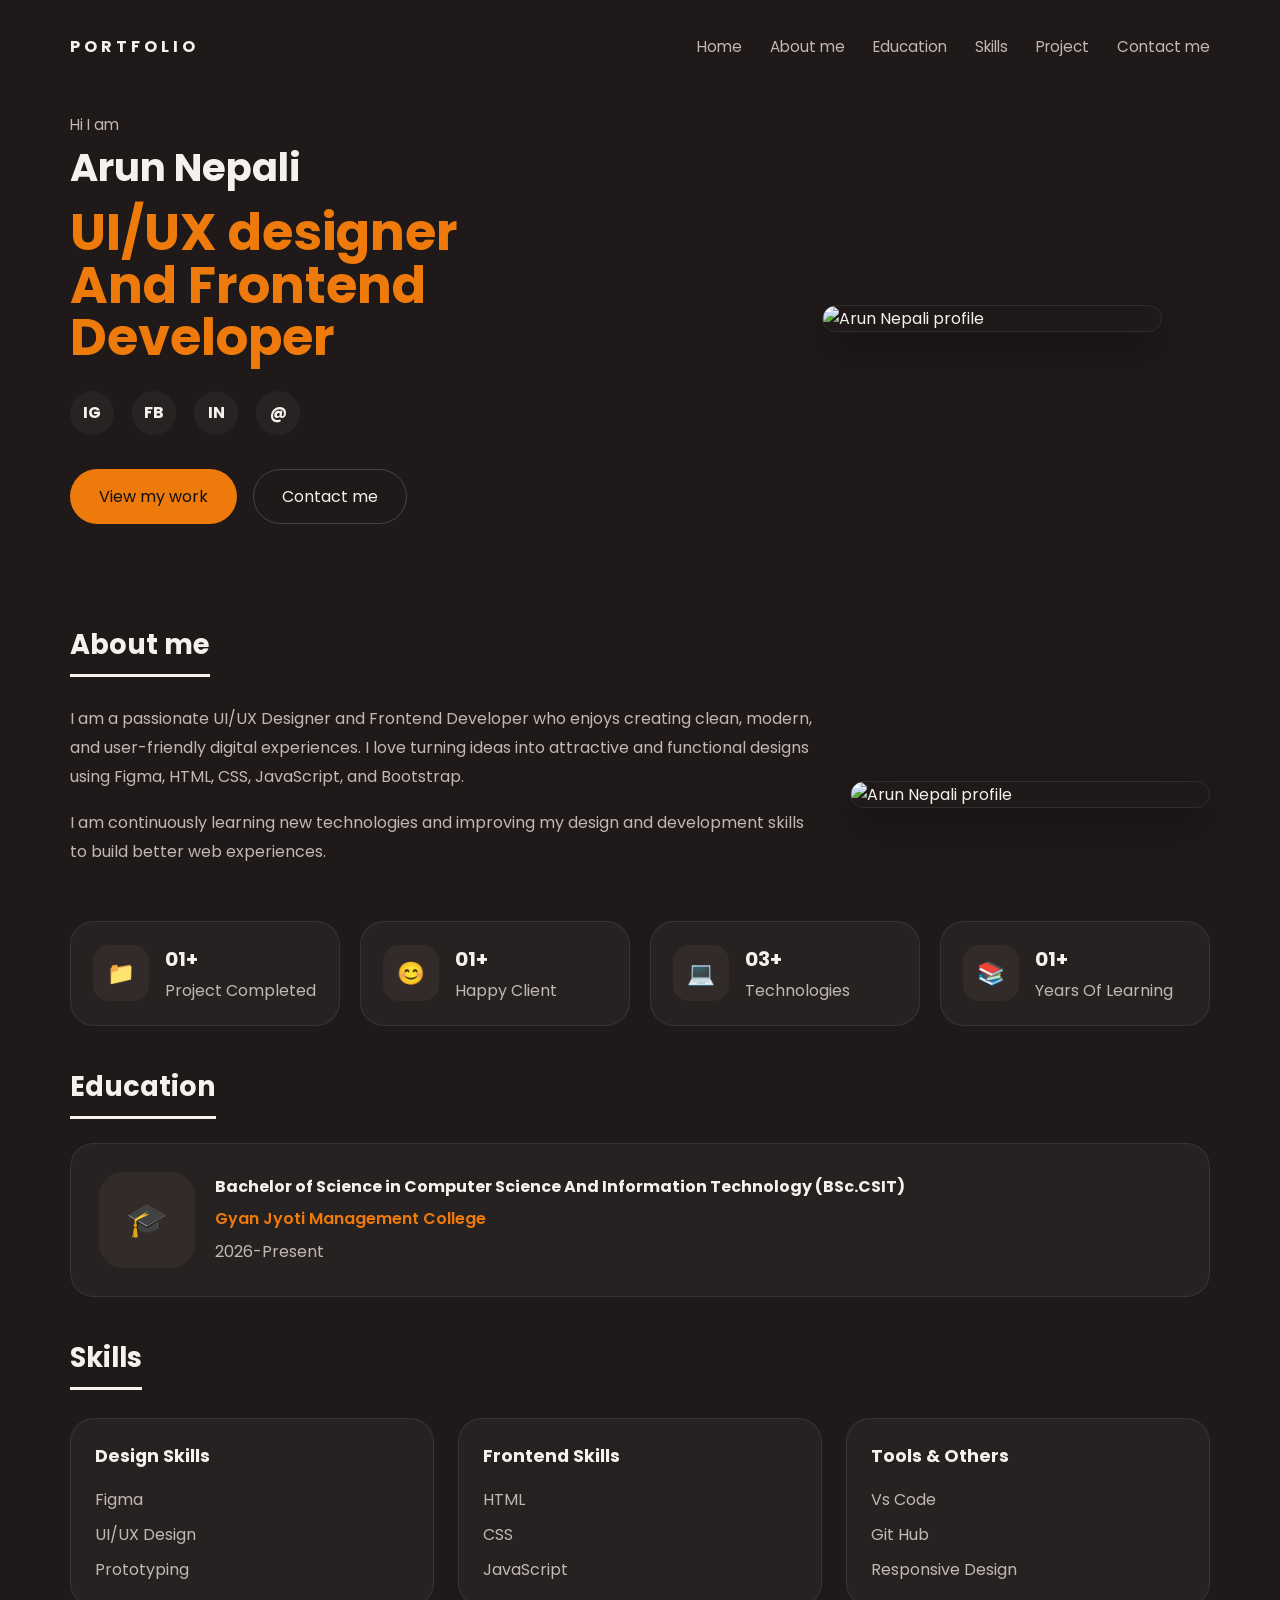
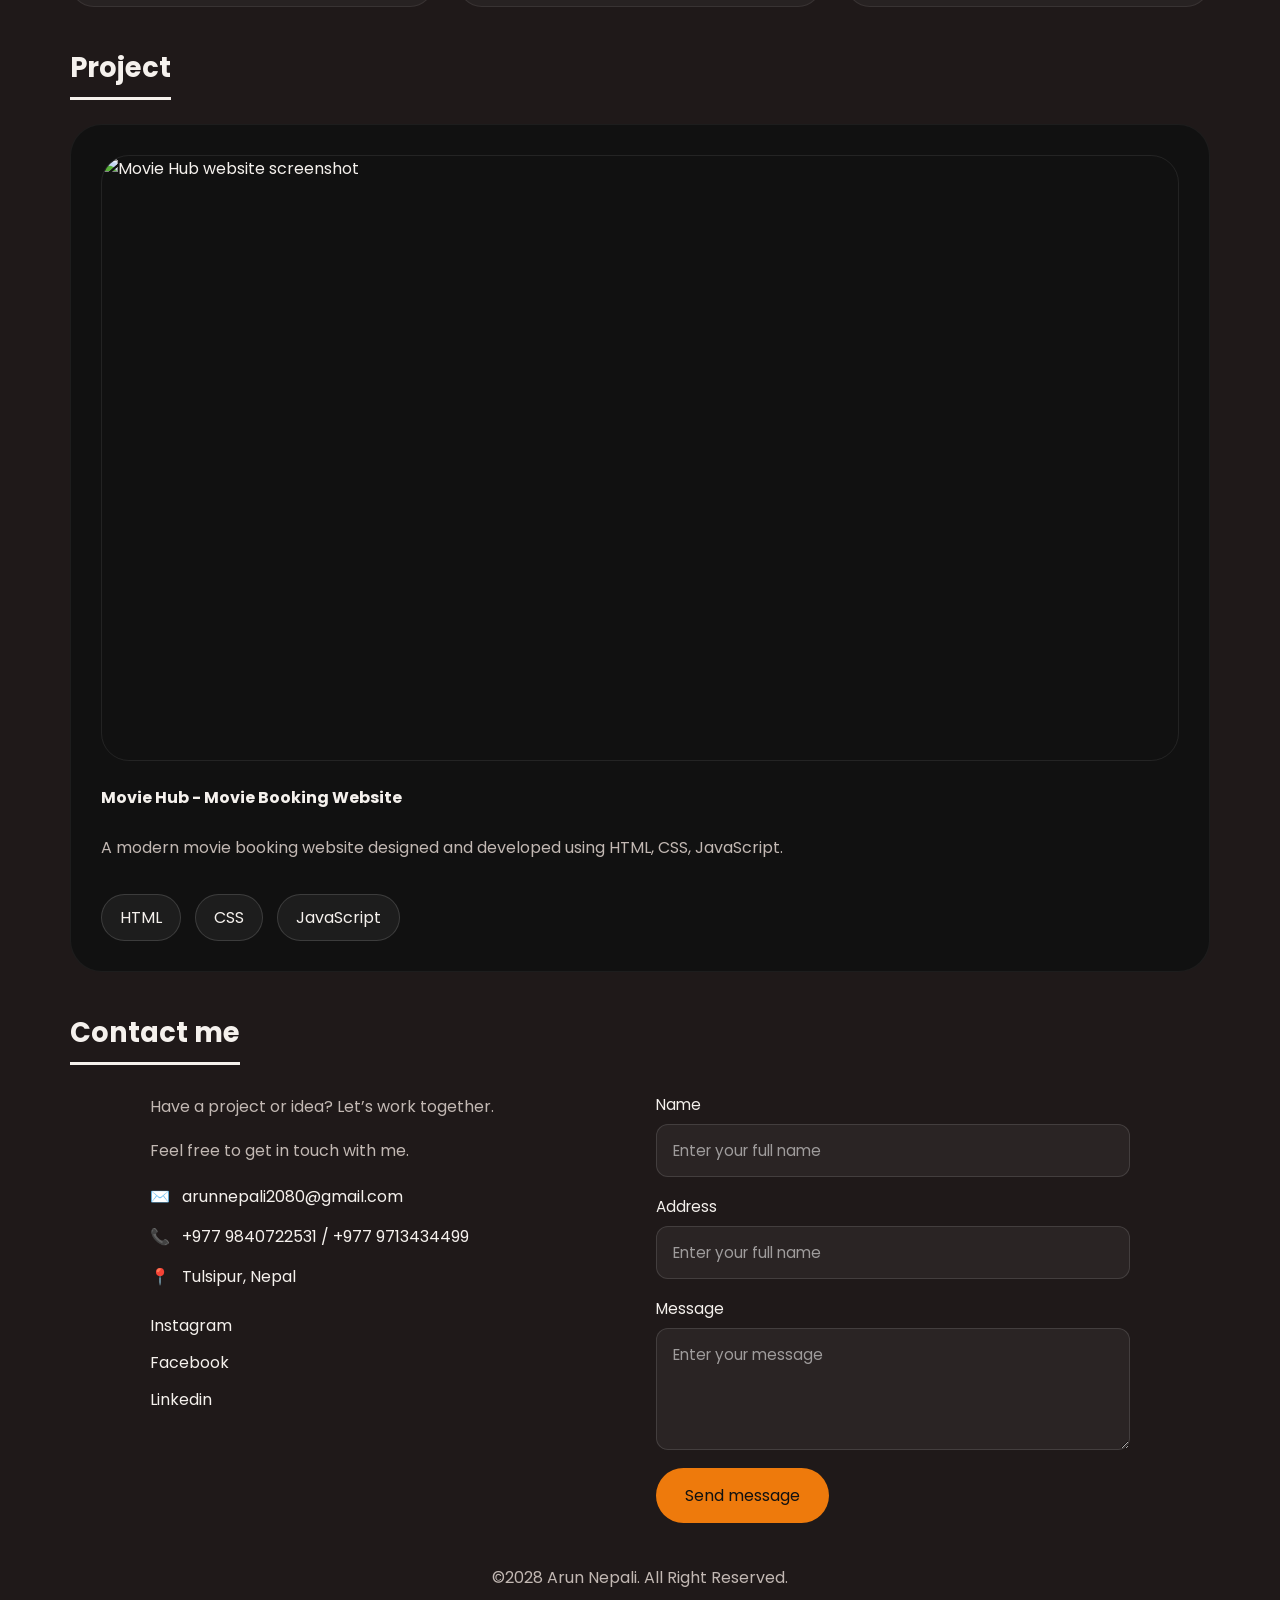
==== index.html @ a79bfd50 "Add files via upload" ====
<!DOCTYPE html>
<html lang="en">
  <head>
    <meta charset="UTF-8" />
    <meta name="viewport" content="width=device-width, initial-scale=1.0" />
    <title>Arun Nepali | Portfolio</title>
    <link rel="preconnect" href="https://fonts.googleapis.com" />
    <link rel="preconnect" href="https://fonts.gstatic.com" crossorigin />
    <link
      href="https://fonts.googleapis.com/css2?family=Poppins:wght@400;500;600;700;800&display=swap"
      rel="stylesheet"
    />
    <link rel="stylesheet" href="style.css" />
  </head>
  <body>
    <div class="page-shell">
      <header class="page-header">
        <div class="brand">Portfolio</div>
        <nav class="main-nav" aria-label="Primary navigation">
          <a href="#home">Home</a>
          <a href="#about">About me</a>
          <a href="#education">Education</a>
          <a href="#skills">Skills</a>
          <a href="#project">Project</a>
          <a href="#contact">Contact me</a>
        </nav>
      </header>

      <main>
        <section class="hero" id="home">
          <div class="hero-copy">
            <p class="eyebrow">Hi I am</p>
            <h1>Arun Nepali</h1>
            <h2>UI/UX designer<br />And Frontend Developer</h2>

            <div class="social-links" aria-label="Social media links">
              <a href="#" aria-label="Instagram">
                <span>IG</span>
              </a>
              <a href="#" aria-label="Facebook">
                <span>FB</span>
              </a>
              <a href="#" aria-label="LinkedIn">
                <span>IN</span>
              </a>
              <a href="#" aria-label="Email">
                <span>@</span>
              </a>
            </div>

            <div class="hero-actions">
              <a class="button button-primary" href="#project">View my work</a>
              <a class="button button-secondary" href="#contact">Contact me</a>
            </div>
          </div>

          <div class="hero-visual">
            <img
              src="image.png/arun.png"
              alt="Arun Nepali profile"
              class="hero-photo"
            />
          </div>
        </section>

        <section class="about" id="about">
          <div class="section-heading">
            <h3>About me</h3>
          </div>

          <div class="about-grid">
            <div class="about-copy">
              <p>
                I am a passionate UI/UX Designer and Frontend Developer who enjoys
                creating clean, modern, and user-friendly digital experiences.
                I love turning ideas into attractive and functional designs using
                Figma, HTML, CSS, JavaScript, and Bootstrap.
              </p>
              <p>
                I am continuously learning new technologies and improving my design
                and development skills to build better web experiences.
              </p>
            </div>

            <div class="about-visual">
              <img
                src="image.png/arun.png"
                alt="Arun Nepali profile"
                class="about-photo"
              />
            </div>
          </div>

          <div class="stats-grid">
            <article class="stat-card">
              <div class="stat-icon">📁</div>
              <div>
                <p class="stat-value">01+</p>
                <p class="stat-label">project completed</p>
              </div>
            </article>
            <article class="stat-card">
              <div class="stat-icon">😊</div>
              <div>
                <p class="stat-value">01+</p>
                <p class="stat-label">Happy client</p>
              </div>
            </article>
            <article class="stat-card">
              <div class="stat-icon">💻</div>
              <div>
                <p class="stat-value">03+</p>
                <p class="stat-label">Technologies</p>
              </div>
            </article>
            <article class="stat-card">
              <div class="stat-icon">📚</div>
              <div>
                <p class="stat-value">01+</p>
                <p class="stat-label">Years of Learning</p>
              </div>
            </article>
          </div>
        </section>

        <section class="education" id="education">
          <div class="section-heading">
            <h3>Education</h3>
          </div>

          <div class="education-card">
            <div class="education-icon">🎓</div>
            <div class="education-copy">
              <p class="education-degree">
                Bachelor of Science in Computer Science And Information Technology
                (BSc.CSIT)
              </p>
              <p class="education-school">Gyan Jyoti Management College</p>
              <p class="education-dates">2026-Present</p>
            </div>
          </div>
        </section>

        <section class="skills" id="skills">
          <div class="section-heading">
            <h3>Skills</h3>
          </div>

          <div class="skills-grid">
            <div class="skill-column">
              <h4>Design Skills</h4>
              <ul>
                <li>Figma</li>
                <li>UI/UX Design</li>
                <li>Prototyping</li>
              </ul>
            </div>
            <div class="skill-column">
              <h4>Frontend Skills</h4>
              <ul>
                <li>HTML</li>
                <li>CSS</li>
                <li>JavaScript</li>
              </ul>
            </div>
            <div class="skill-column">
              <h4>Tools & Others</h4>
              <ul>
                <li>Vs Code</li>
                <li>Git Hub</li>
                <li>Responsive Design</li>
              </ul>
            </div>
          </div>
        </section>

        <section class="project" id="project">
          <div class="section-heading">
            <h3>Project</h3>
          </div>
          <div class="project-card">
            <img
              src="image.png/Movie hub website (1).png"
              alt="Movie Hub website screenshot"
              class="project-screenshot"
            />
            <div class="project-details">
              <h4>Movie Hub - Movie Booking Website</h4>
            <p>
              A modern movie booking website designed and developed using
              HTML, CSS, JavaScript.
            </p>
            <div class="project-tags">
              <span>HTML</span>
              <span>CSS</span>
              <span>JavaScript</span>
            </div>
          </div>
        </div>
        </section>

        <section class="contact" id="contact">
          <div class="section-heading">
            <h3>Contact me</h3>
          </div>

          <div class="contact-grid">
            <div class="contact-copy">
              <p>Have a project or idea? Let’s work together.</p>
              <p>Feel free to get in touch with me.</p>

              <div class="contact-info">
                <p><span>✉️</span> arunnepali2080@gmail.com</p>
                <p><span>📞</span> +977 9840722531 / +977 9713434499</p>
                <p><span>📍</span> Tulsipur, Nepal</p>
              </div>

              <div class="contact-social">
                <a href="#">Instagram</a>
                <a href="#">Facebook</a>
                <a href="#">Linkedin</a>
              </div>
            </div>

            <form class="contact-form" action="#" method="post">
              <label>
                Name
                <input type="text" name="name" placeholder="Enter your full name" />
              </label>
              <label>
                Address
                <input type="text" name="address" placeholder="Enter your full name" />
              </label>
              <label>
                Message
                <textarea name="message" rows="4" placeholder="Enter your message"></textarea>
              </label>
              <button class="button button-primary" type="submit">Send message</button>
            </form>
          </div>
        </section>
      </main>

      <footer class="page-footer">
        <p>©2028 Arun Nepali. All Right Reserved.</p>
      </footer>
    </div>
  </body>
</html>
---- style.css ----
:root {
  --bg: #1f1919;
  --surface: #292222;
  --surface-soft: #332a2a;
  --text: #f5f1ed;
  --muted: #c2b8b3;
  --accent: #ee7a0c;
  --accent-soft: rgba(238, 122, 12, 0.15);
  --border: rgba(255, 255, 255, 0.08);
  --shadow: 0 18px 40px rgba(0, 0, 0, 0.28);
}

* {
  box-sizing: border-box;
}

html {
  scroll-behavior: smooth;
}

body {
  margin: 0;
  min-height: 100vh;
  font-family: 'Poppins', sans-serif;
  color: var(--text);
  background-color: var(--bg);
}

img {
  max-width: 100%;
  display: block;
}

a {
  color: inherit;
  text-decoration: none;
}

button,
input,
textarea {
  font: inherit;
}

.page-shell {
  max-width: 1140px;
  width: min(1140px, 100% - 32px);
  margin: 0 auto;
  padding: 20px 0 40px;
  min-width: 320px;
}

.page-header {
  display: flex;
  justify-content: space-between;
  align-items: center;
  padding: 14px 0;
}

.brand {
  font-weight: 700;
  letter-spacing: 0.25em;
  text-transform: uppercase;
}

.main-nav {
  display: flex;
  gap: 28px;
  flex-wrap: wrap;
}

.main-nav a {
  color: var(--muted);
  font-size: 0.95rem;
  transition: color 0.2s ease;
}

.main-nav a:hover {
  color: var(--text);
}

.hero {
  display: grid;
  grid-template-columns: 1.2fr 0.8fr;
  gap: 48px;
  align-items: center;
  padding: 40px 0 60px;
}

.hero-copy {
  max-width: 620px;
}

.eyebrow {
  margin: 0 0 12px;
  color: var(--muted);
  font-size: 0.95rem;
}

.hero h1 {
  margin: 0;
  font-size: clamp(2.4rem, 3vw, 3rem);
  line-height: 1.05;
}

.hero h2 {
  margin: 18px 0 28px;
  font-size: clamp(2.6rem, 4vw, 4rem);
  line-height: 1.02;
  color: var(--accent);
}

.social-links {
  display: flex;
  gap: 18px;
  margin-bottom: 34px;
}

.social-links a {
  width: 44px;
  height: 44px;
  border-radius: 50%;
  background-color: var(--surface);
  display: grid;
  place-items: center;
  color: var(--text);
  transition: transform 0.2s ease, background-color 0.2s ease;
}

.social-links a:hover {
  transform: translateY(-2px);
  background-color: var(--accent);
}

.social-links span {
  font-weight: 700;
}

.hero-actions {
  display: flex;
  flex-wrap: wrap;
  gap: 16px;
}

.button {
  display: inline-flex;
  align-items: center;
  justify-content: center;
  border-radius: 999px;
  padding: 14px 28px;
  border: 1px solid transparent;
  transition: background-color 0.2s ease, transform 0.2s ease, border-color 0.2s ease;
  cursor: pointer;
}

.button:hover {
  transform: translateY(-2px);
}

.button-primary {
  background-color: var(--accent);
  color: #111;
}

.button-secondary {
  background-color: transparent;
  border-color: rgba(255, 255, 255, 0.18);
  color: var(--text);
}

.button-secondary-alt {
  background-color: #ff2e2e;
  color: #ffffff;
}

.hero-visual {
  display: grid;
  place-items: center;
}

.hero-photo {
  width: 340px;
  max-width: 100%;
  border-radius: 28px;
  object-fit: cover;
  box-shadow: var(--shadow);
  border: 1px solid rgba(255, 255, 255, 0.08);
}

.section-heading h3 {
  margin: 0;
  font-size: 1.7rem;
  border-bottom: 3px solid var(--text);
  width: fit-content;
  padding-bottom: 8px;
}

.about,
.education,
.skills,
.project,
.contact {
  padding-top: 40px;
}

.about-grid {
  display: grid;
  grid-template-columns: 1fr 360px;
  gap: 32px;
  align-items: center;
  margin-top: 28px;
}

.about-copy p {
  margin: 0 0 18px;
  line-height: 1.8;
  color: var(--muted);
}

.about-visual {
  position: relative;
}

.about-photo {
  width: 100%;
  max-width: 380px;
  border-radius: 28px;
  box-shadow: var(--shadow);
  border: 1px solid rgba(255, 255, 255, 0.08);
}

.stats-grid {
  display: grid;
  grid-template-columns: repeat(4, minmax(0, 1fr));
  gap: 20px;
  margin-top: 36px;
}

.stat-card {
  display: flex;
  gap: 16px;
  align-items: center;
  padding: 22px;
  background: rgba(255, 255, 255, 0.04);
  border: 1px solid var(--border);
  border-radius: 24px;
}

.stat-icon {
  width: 56px;
  height: 56px;
  border-radius: 16px;
  display: grid;
  place-items: center;
  background-color: var(--surface-soft);
  font-size: 1.4rem;
}

.stat-value {
  margin: 0 0 4px;
  font-size: 1.25rem;
  font-weight: 700;
}

.stat-label {
  margin: 0;
  color: var(--muted);
  text-transform: capitalize;
}

.education-card {
  display: flex;
  gap: 20px;
  padding: 28px;
  margin-top: 24px;
  background: rgba(255, 255, 255, 0.04);
  border: 1px solid var(--border);
  border-radius: 24px;
  align-items: center;
}

.education-icon {
  width: 96px;
  height: 96px;
  border-radius: 24px;
  display: grid;
  place-items: center;
  background-color: var(--surface-soft);
  font-size: 2.1rem;
}

.education-copy {
  display: grid;
  gap: 8px;
}

.education-degree {
  margin: 0;
  font-weight: 700;
  line-height: 1.4;
}

.education-school {
  margin: 0;
  color: var(--accent);
  font-weight: 600;
}

.education-dates {
  margin: 0;
  color: var(--muted);
}

.skills-grid {
  display: grid;
  grid-template-columns: repeat(3, minmax(0, 1fr));
  gap: 24px;
  margin-top: 28px;
}

.skill-column {
  background: rgba(255, 255, 255, 0.04);
  border: 1px solid var(--border);
  border-radius: 24px;
  padding: 24px;
}

.skill-column h4 {
  margin: 0 0 18px;
  font-size: 1.1rem;
}

.skill-column ul {
  list-style: none;
  padding: 0;
  margin: 0;
  display: grid;
  gap: 10px;
}

.skill-column li {
  color: var(--muted);
}

.project-card {
  background-color: #111;
  border: 1px solid rgba(255, 255, 255, 0.05);
  border-radius: 32px;
  padding: 30px;
  margin-top: 24px;
  display: grid;
  gap: 24px;
  max-width: none;
  width: 100%;
}

.project-screenshot {
  width: 100%;
  aspect-ratio: 16 / 9;
  min-height: 480px;
  border-radius: 28px;
  object-fit: contain;
  border: 1px solid rgba(255, 255, 255, 0.08);
}

.project-details {
  display: grid;
  gap: 14px;
}

.project-details h4 {
  margin: 0 0 10px;
}

.project-details p {
  margin: 0 0 18px;
  color: var(--muted);
  line-height: 1.75;
}

.project-tags {
  display: flex;
  flex-wrap: wrap;
  gap: 14px;
}

.project-tags span {
  padding: 10px 18px;
  border-radius: 999px;
  border: 1px solid rgba(255, 255, 255, 0.14);
  color: var(--text);
  background: rgba(255, 255, 255, 0.05);
}

.contact-grid {
  display: grid;
  grid-template-columns: 1fr 1fr;
  gap: 32px;
  margin-top: 28px;
  max-width: 980px;
  margin-left: auto;
  margin-right: auto;
}

.contact-copy p {
  margin: 0 0 16px;
  color: var(--muted);
  line-height: 1.75;
}

.contact-info {
  margin-top: 18px;
  display: grid;
  gap: 12px;
}

.contact-info p {
  margin: 0;
  display: flex;
  align-items: center;
  gap: 12px;
  color: var(--text);
}

.contact-social {
  margin-top: 22px;
  display: flex;
  flex-direction: column;
  gap: 12px;
}

.contact-social a {
  color: var(--text);
}

.contact-form {
  display: grid;
  gap: 18px;
}

.contact-form label {
  display: grid;
  gap: 8px;
  font-size: 0.95rem;
  color: var(--text);
}

.contact-form input,
.contact-form textarea {
  width: 100%;
  padding: 14px 16px;
  border-radius: 12px;
  border: 1px solid rgba(255, 255, 255, 0.12);
  background: rgba(255, 255, 255, 0.05);
  color: var(--text);
}

.contact-form input::placeholder,
.contact-form textarea::placeholder {
  color: rgba(255, 255, 255, 0.55);
}

.contact-form button {
  width: fit-content;
}

.page-footer {
  margin-top: 42px;
  text-align: center;
  color: var(--muted);
}

@media (max-width: 1024px) {
  .hero {
    grid-template-columns: 1fr;
    text-align: center;
  }

  .hero-actions {
    justify-content: center;
  }

  .hero-visual,
  .about-grid,
  .project-view,
  .contact-grid {
    grid-template-columns: 1fr;
  }

  .about-grid {
    text-align: center;
  }

  .about-visual {
    justify-self: center;
  }

  .project-card-top {
    flex-direction: column;
    align-items: flex-start;
  }

  .project-nav {
    justify-content: center;
  }
}

@media (max-width: 768px) {
  .page-shell {
    width: min(100%, 100% - 24px);
  }

  .main-nav {
    gap: 16px;
  }

  .hero h1 {
    font-size: 2.4rem;
  }

  .hero h2 {
    font-size: 2.3rem;
  }

  .stats-grid,
  .skills-grid {
    grid-template-columns: 1fr 1fr;
  }

  .project-card,
  .education-card,
  .skill-column,
  .stat-card,
  .contact-form {
    border-radius: 24px;
  }
}

@media (max-width: 600px) {
  .page-header {
    flex-direction: column;
    align-items: flex-start;
    gap: 20px;
  }

  .main-nav {
    justify-content: flex-start;
    overflow-x: auto;
    padding-bottom: 4px;
  }

  .main-nav a {
    white-space: nowrap;
  }

  .hero h2 {
    font-size: 2rem;
  }

  .stats-grid,
  .skills-grid {
    grid-template-columns: 1fr;
  }

  .project-copy,
  .project-preview,
  .about-visual,
  .contact-grid {
    width: 100%;
  }

  .project-card-top,
  .project-actions {
    align-items: stretch;
  }

  .project-button,
  .button {
    width: 100%;
  }

  .contact-form button {
    width: 100%;
  }
}
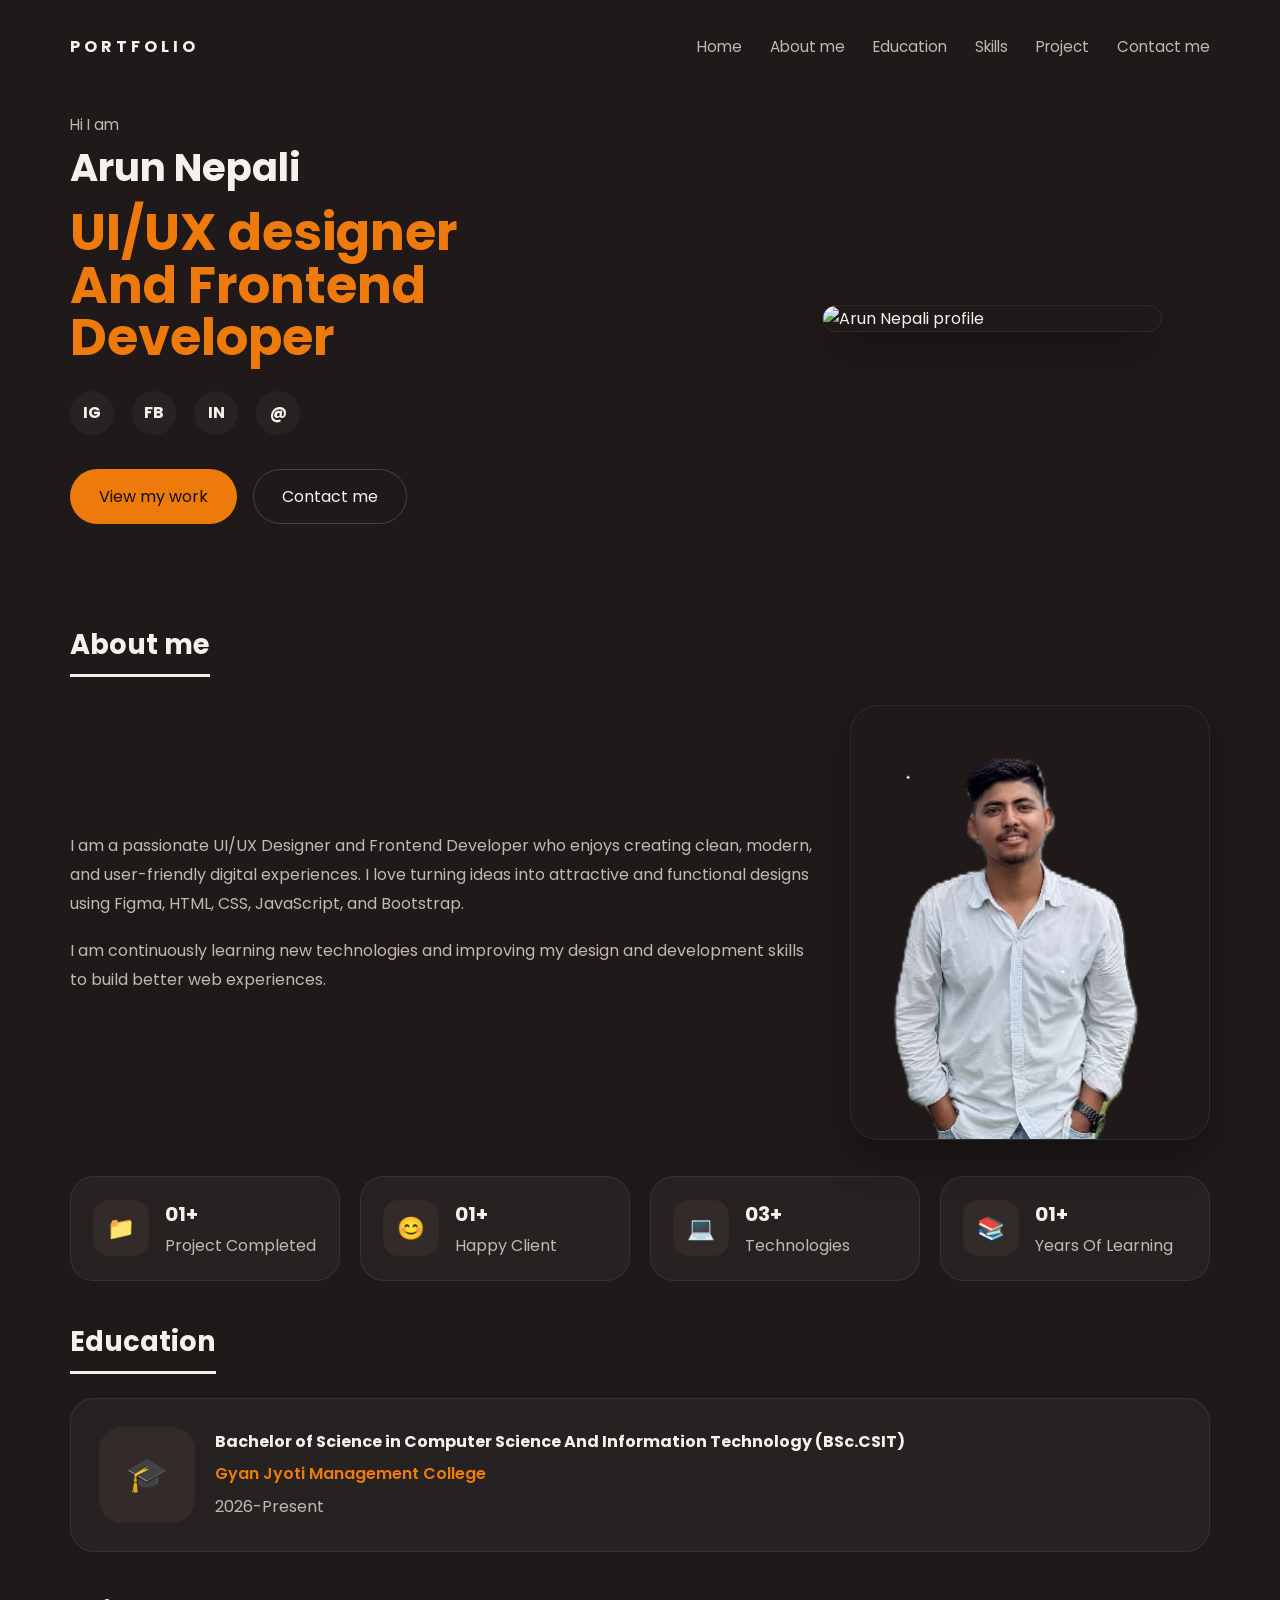
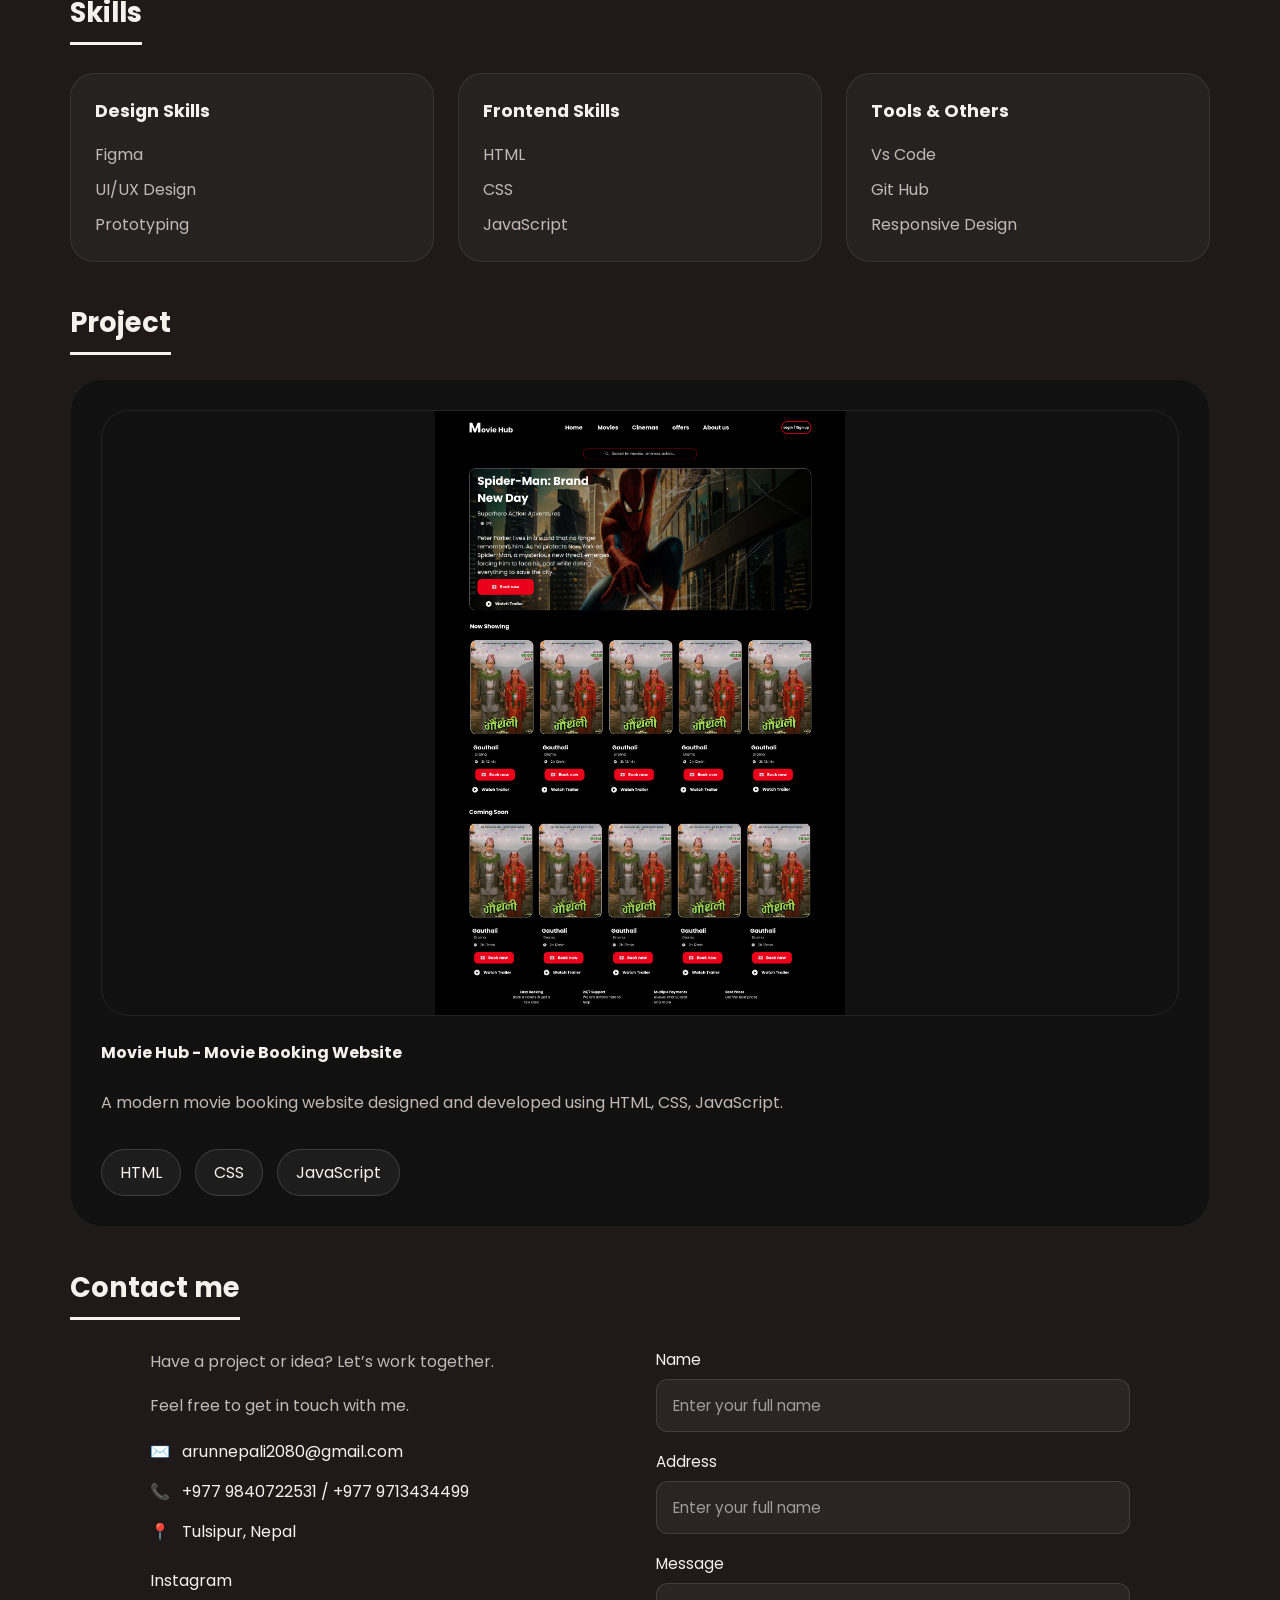
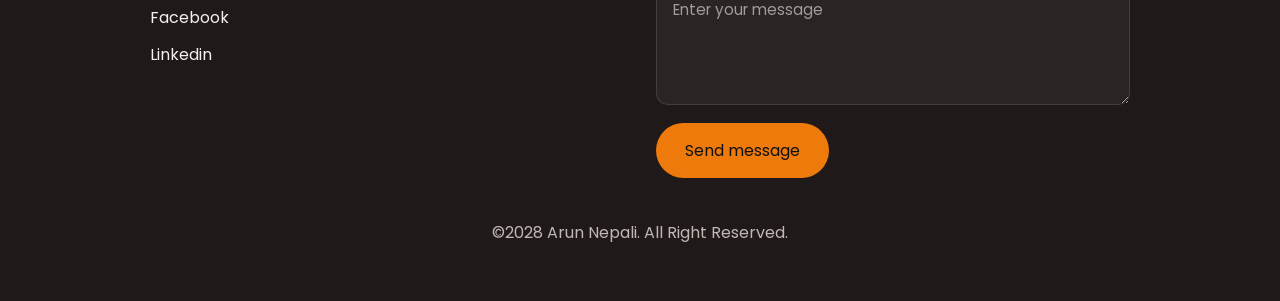
==== commit a624b9ce: "Add files via upload" ====
--- a/index.html
+++ b/index.html
@@ -84,7 +84,7 @@
 
             <div class="about-visual">
               <img
-                src="image.png/arun.png"
+                src="arun.png"
                 alt="Arun Nepali profile"
                 class="about-photo"
               />
@@ -180,7 +180,7 @@
           </div>
           <div class="project-card">
             <img
-              src="image.png/Movie hub website (1).png"
+              src="movie-hub.png"
               alt="Movie Hub website screenshot"
               class="project-screenshot"
             />
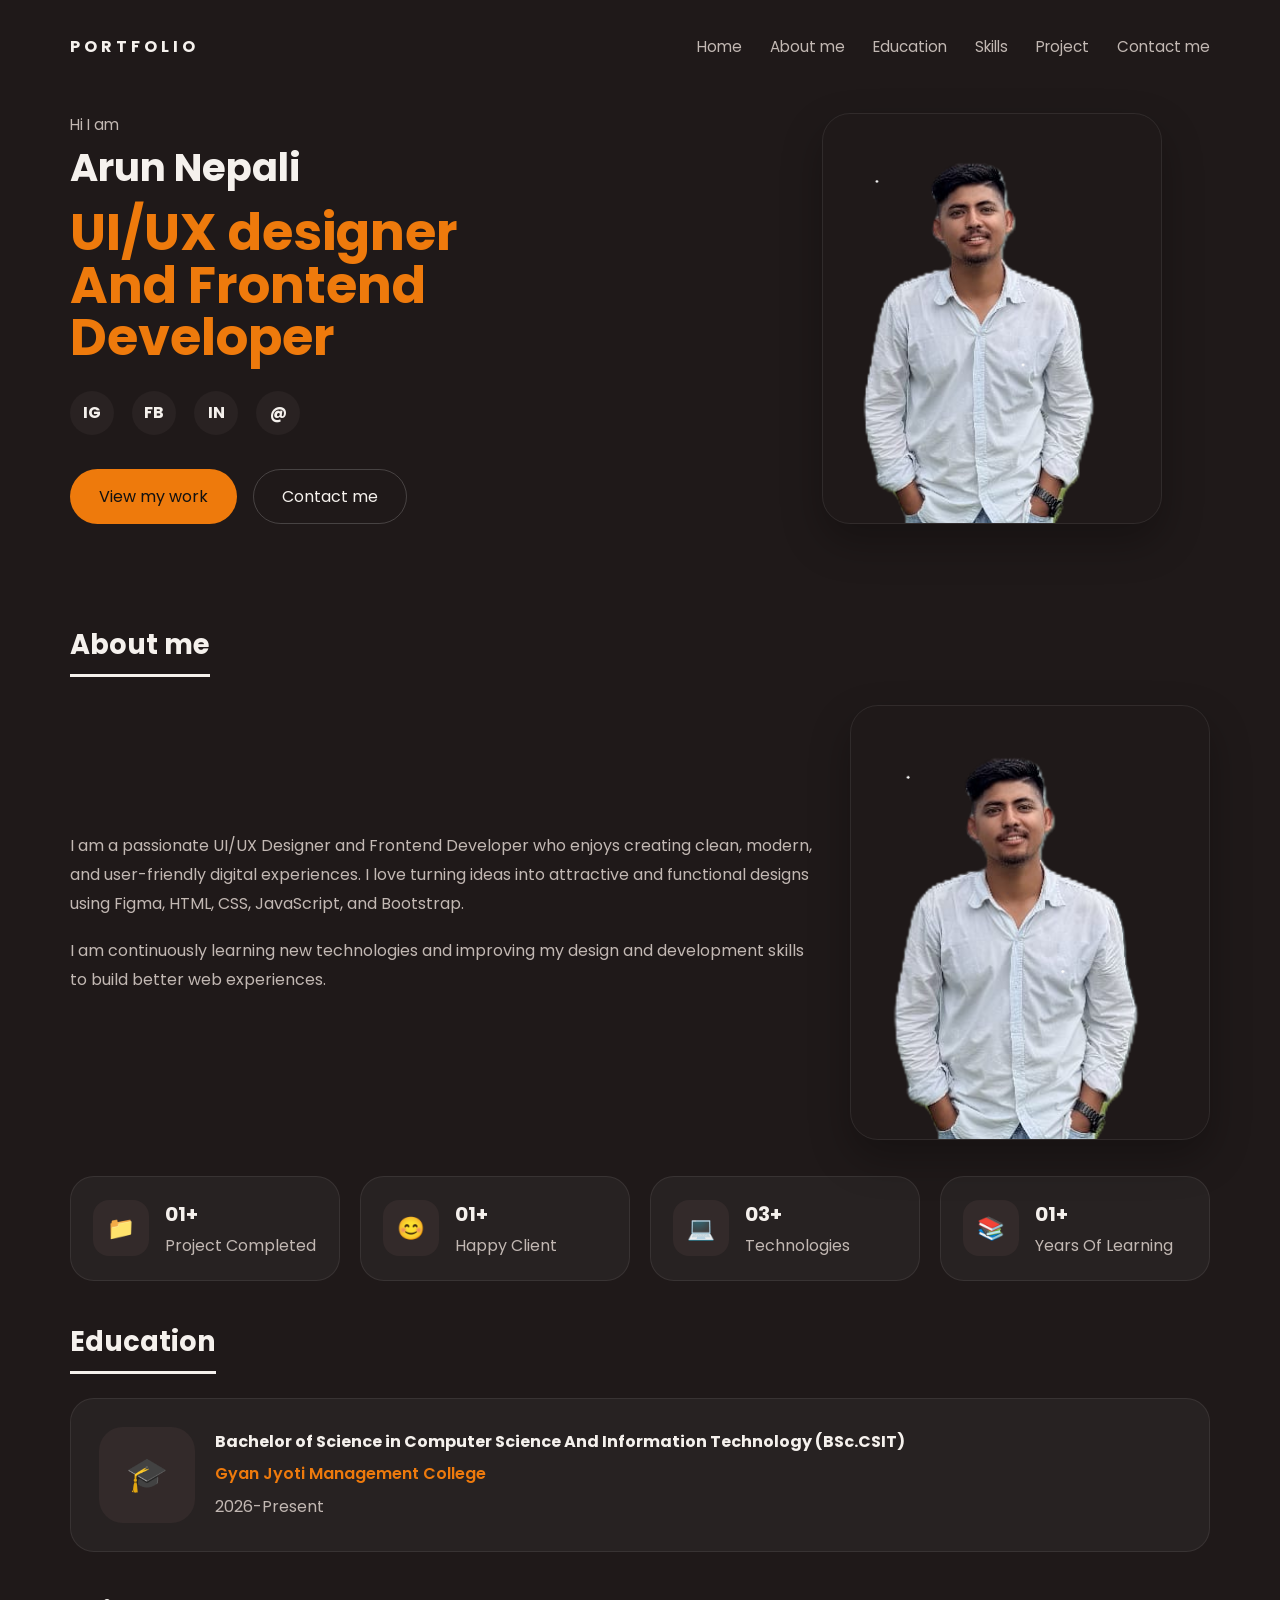
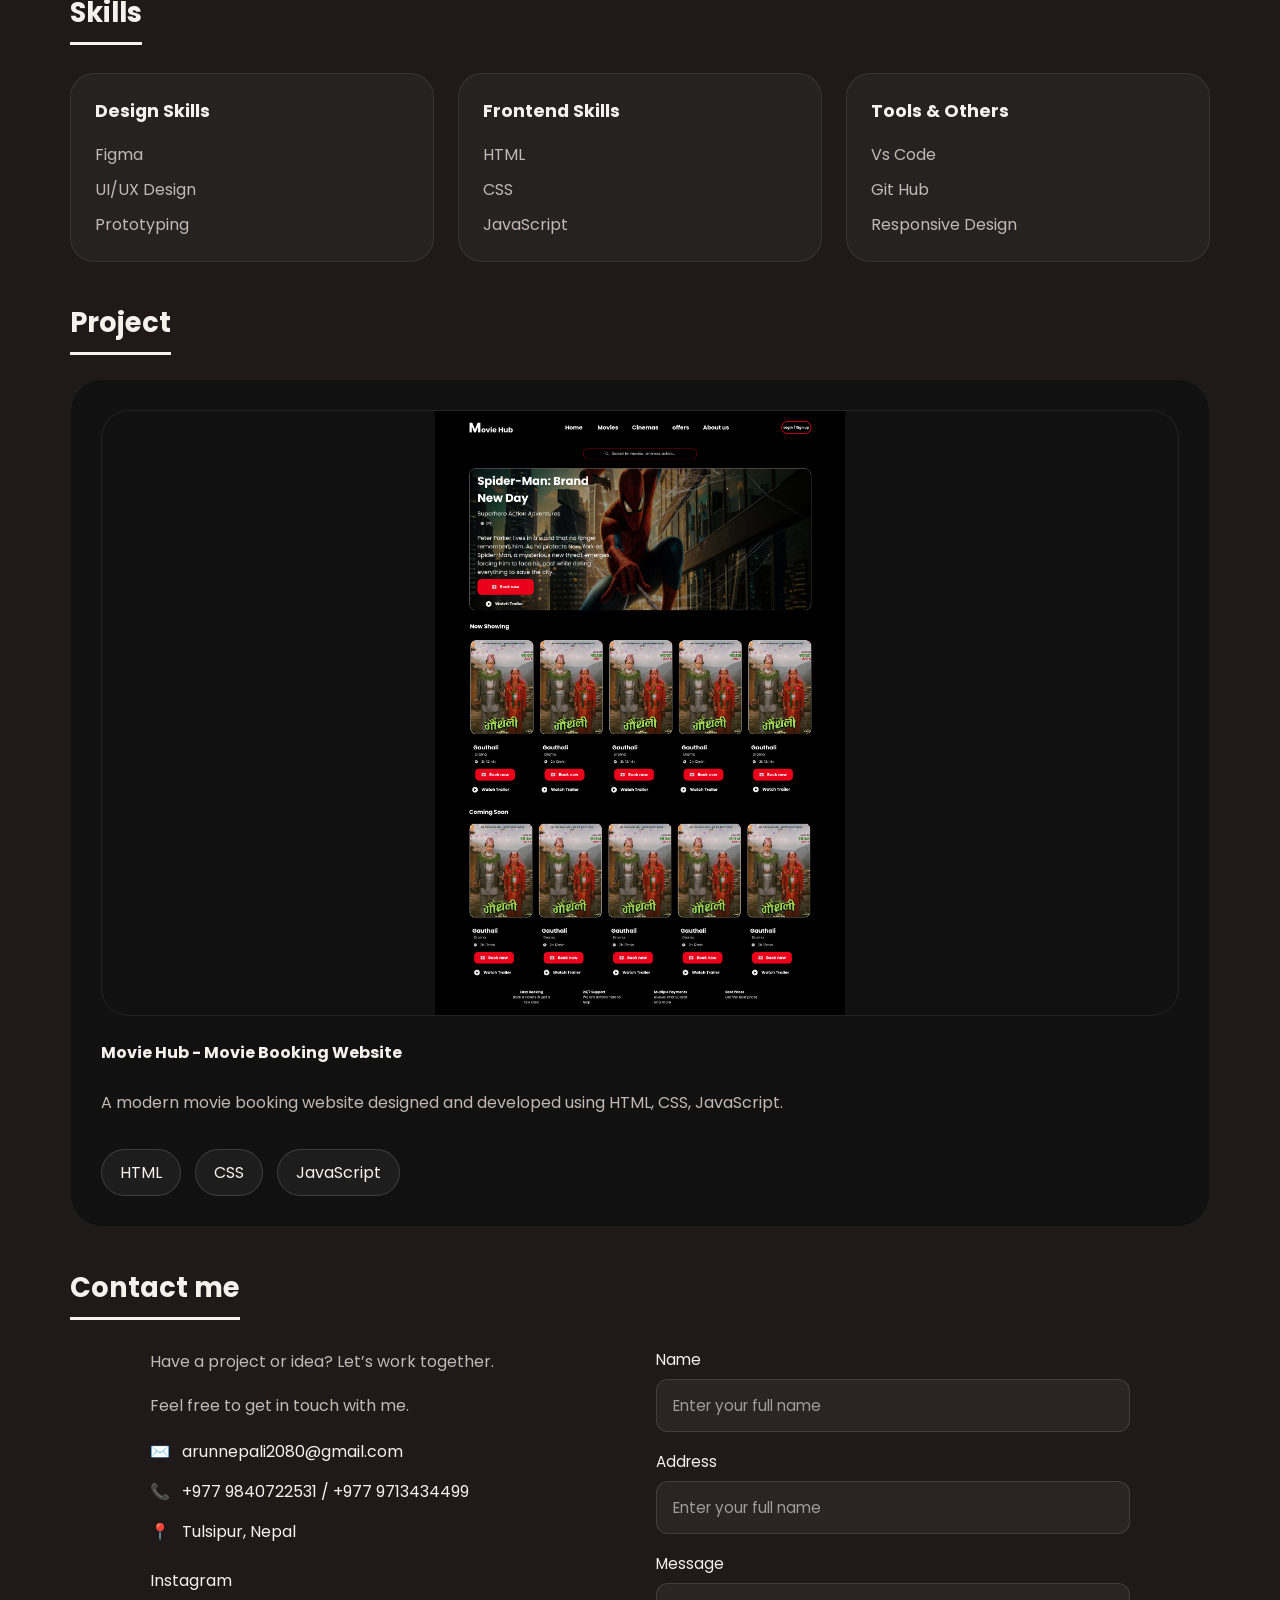
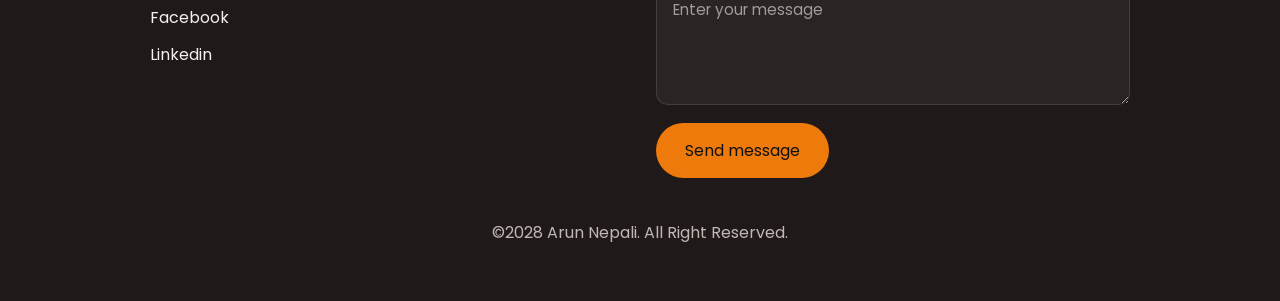
==== commit b2ca5392: "Add files via upload" ====
--- a/index.html
+++ b/index.html
@@ -56,7 +56,7 @@
 
           <div class="hero-visual">
             <img
-              src="image.png/arun.png"
+              src="arun.png"
               alt="Arun Nepali profile"
               class="hero-photo"
             />
